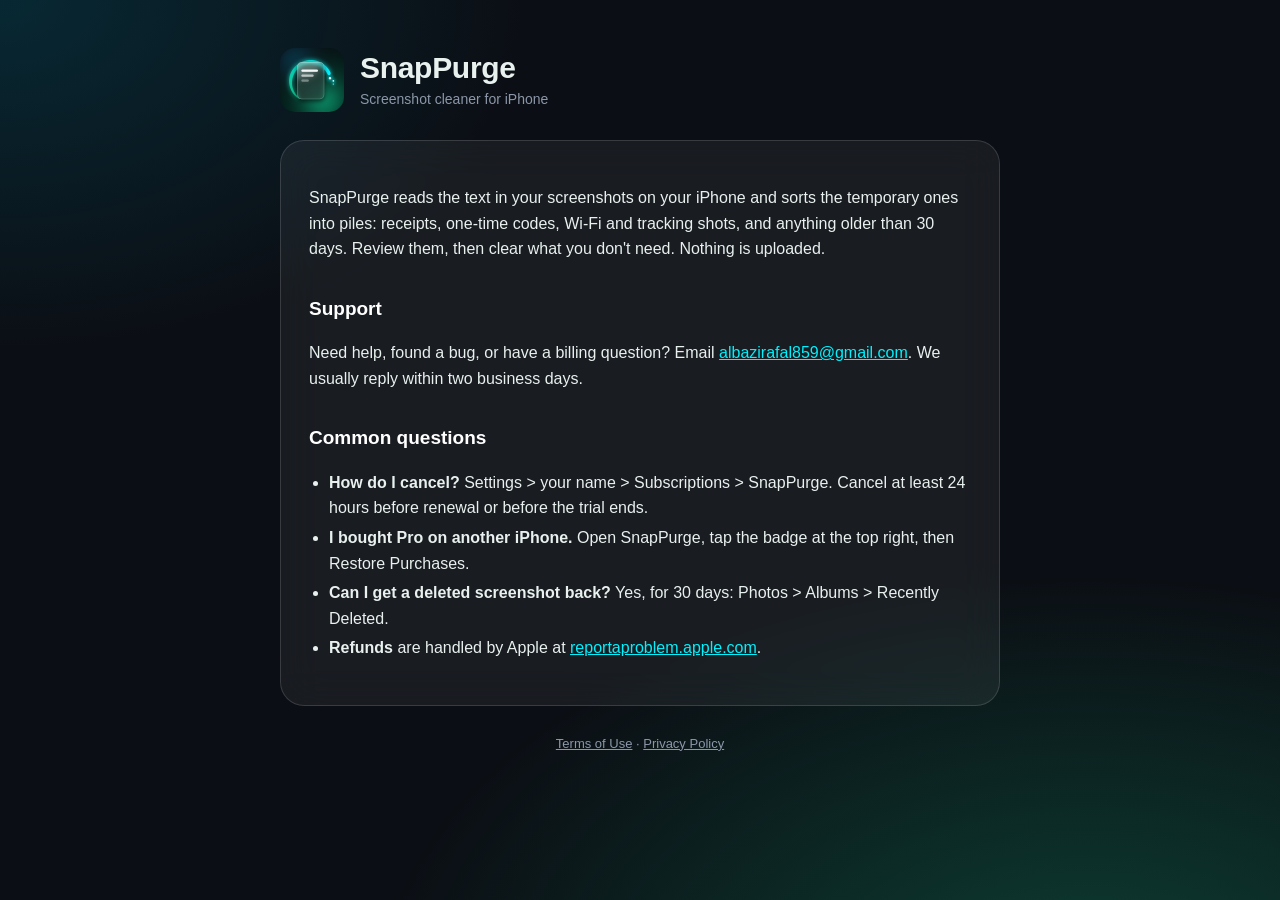
==== snappurge/index.html @ 82dddc2e "Publish Snap Purge privacy, terms, and support pages. Only the public legal and support site under s" ====
<!doctype html>
<html lang="en">
<head>
<meta charset="utf-8">
<meta name="viewport" content="width=device-width,initial-scale=1">
<title>SnapPurge · Screenshot cleaner for iPhone</title>
<meta name="description" content="SnapPurge finds receipts, one-time codes and old screenshots on your iPhone and clears them. Read on device, nothing uploaded.">
<link rel="stylesheet" href="style.css">
</head>
<body>
<main>
<header>
  <img src="icon.png" alt="SnapPurge icon">
  <div><h1>SnapPurge</h1><p class="sub">Screenshot cleaner for iPhone</p></div>
</header>
<div class="card">
<p>SnapPurge reads the text in your screenshots on your iPhone and sorts the temporary ones into piles: receipts, one-time codes, Wi-Fi and tracking shots, and anything older than 30 days. Review them, then clear what you don't need. Nothing is uploaded.</p>
<h2>Support</h2>
<p>Need help, found a bug, or have a billing question? Email <a href="mailto:albazirafal859@gmail.com">albazirafal859@gmail.com</a>. We usually reply within two business days.</p>
<h2>Common questions</h2>
<ul>
  <li><strong>How do I cancel?</strong> Settings &gt; your name &gt; Subscriptions &gt; SnapPurge. Cancel at least 24 hours before renewal or before the trial ends.</li>
  <li><strong>I bought Pro on another iPhone.</strong> Open SnapPurge, tap the badge at the top right, then Restore Purchases.</li>
  <li><strong>Can I get a deleted screenshot back?</strong> Yes, for 30 days: Photos &gt; Albums &gt; Recently Deleted.</li>
  <li><strong>Refunds</strong> are handled by Apple at <a href="https://reportaproblem.apple.com">reportaproblem.apple.com</a>.</li>
</ul>
</div>
<footer><a href="terms.html">Terms of Use</a> · <a href="privacy.html">Privacy Policy</a></footer>
</main>
</body>
</html>
---- snappurge/style.css ----
:root { --bg:#0b0e14; --card:rgba(255,255,255,.06); --line:rgba(255,255,255,.14); --text:#e8f1ee; --muted:#8b97a8; --emerald:#10b981; --cyan:#00f2fe; }
* { box-sizing:border-box; }
body { margin:0; font:16px/1.6 -apple-system,BlinkMacSystemFont,"SF Pro Text","Segoe UI",Roboto,sans-serif; color:var(--text);
  background:radial-gradient(1200px 700px at 85% 110%,rgba(16,185,129,.28),transparent 60%),radial-gradient(900px 600px at 0% 0%,rgba(0,90,110,.35),transparent 60%),var(--bg); min-height:100vh; }
main { max-width:760px; margin:0 auto; padding:48px 20px 64px; }
header { display:flex; align-items:center; gap:16px; margin-bottom:28px; }
header img { width:64px; height:64px; border-radius:15px; }
header a { color:inherit; text-decoration:none; }
h1 { font-size:30px; line-height:1.2; margin:0; letter-spacing:-.01em; }
h2 { font-size:19px; margin:32px 0 8px; color:#fff; }
.sub { color:var(--muted); margin:2px 0 0; font-size:14px; }
.card { background:var(--card); border:1px solid var(--line); border-radius:24px; padding:28px; backdrop-filter:blur(20px); -webkit-backdrop-filter:blur(20px); }
a { color:var(--cyan); }
.pill { display:inline-block; padding:2px 10px; border-radius:999px; background:rgba(16,185,129,.16); border:1px solid rgba(16,185,129,.5); color:var(--emerald); font-size:13px; font-weight:600; }
ul { padding-left:20px; }
li { margin:4px 0; }
footer { margin-top:28px; color:var(--muted); font-size:13px; text-align:center; }
footer a { color:var(--muted); }
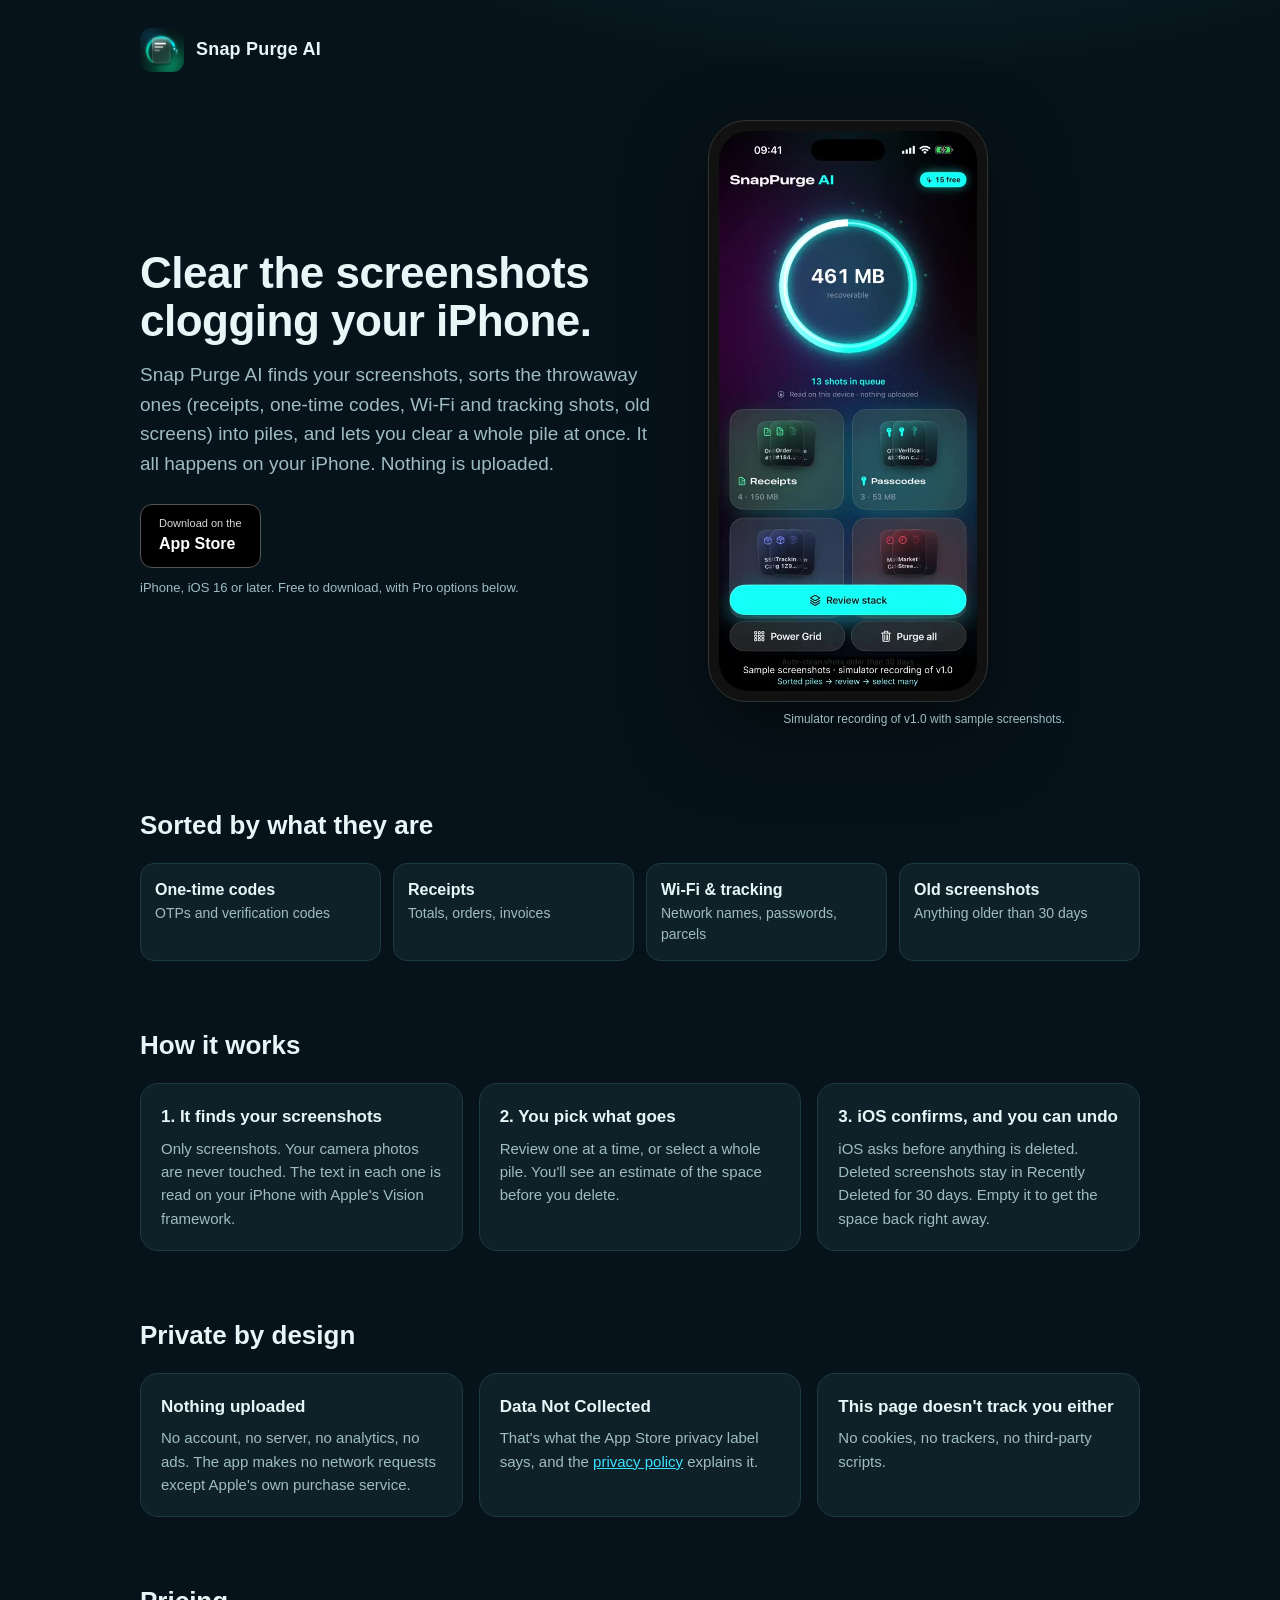
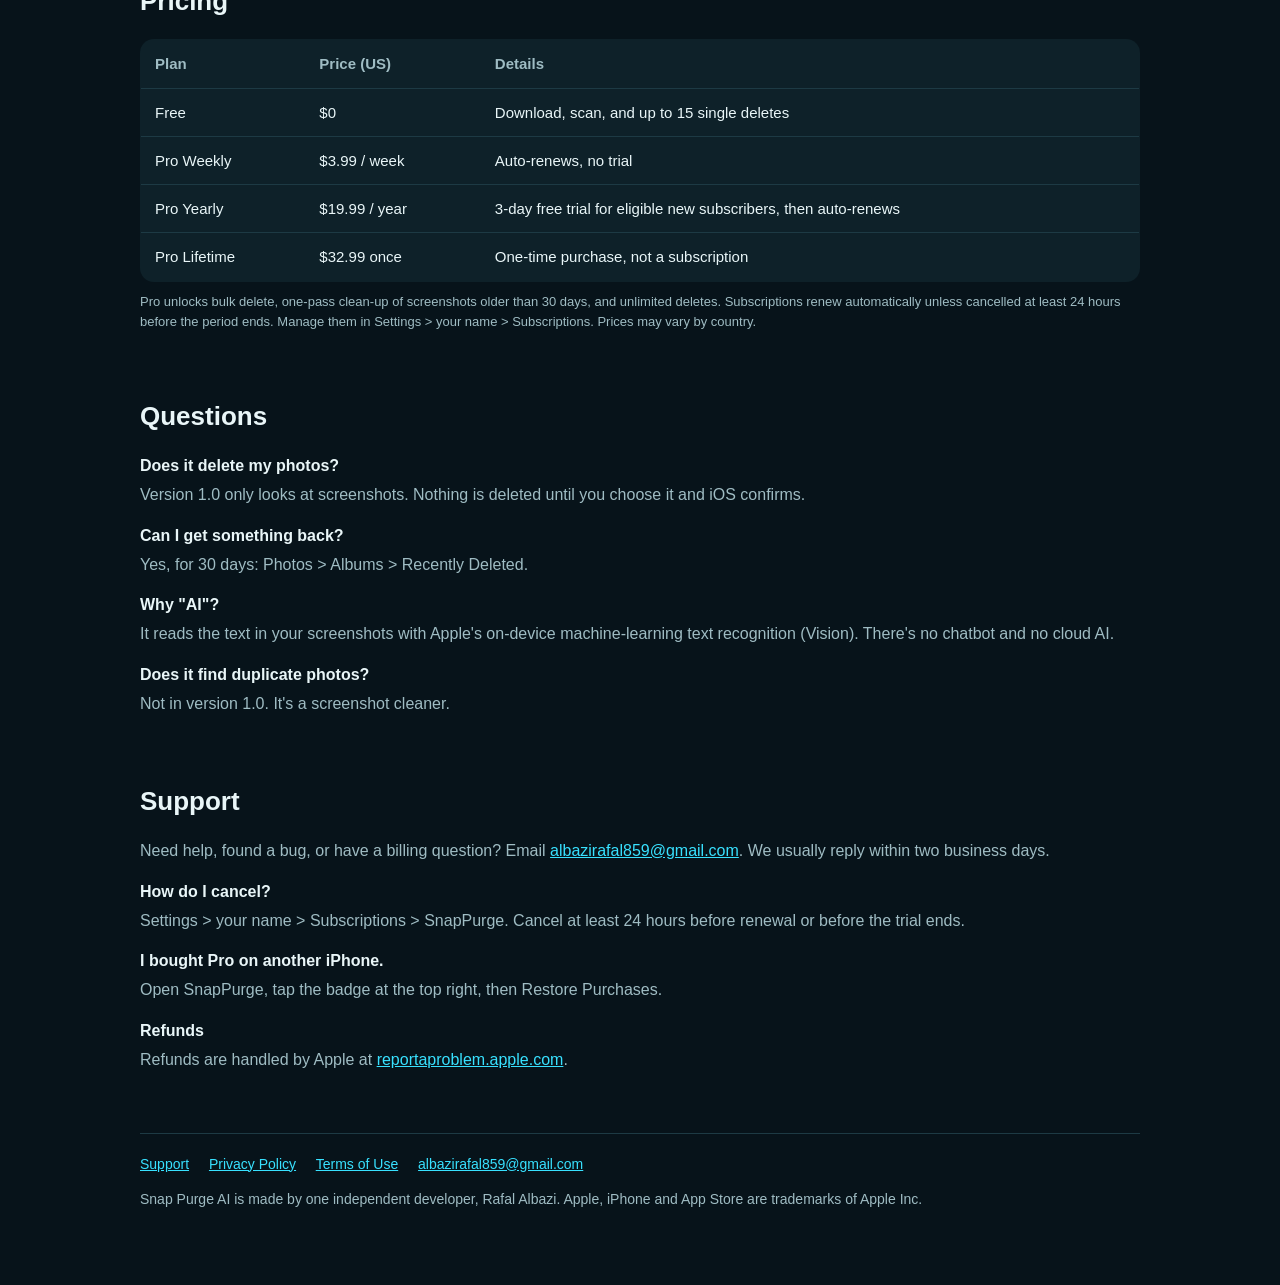
==== commit 959d309b: "Snap Purge AI launch page: new landing with demo video, keep support, privacy and terms" ====
--- a/snappurge/index.html
+++ b/snappurge/index.html
@@ -2,30 +2,127 @@
 <html lang="en">
 <head>
 <meta charset="utf-8">
-<meta name="viewport" content="width=device-width,initial-scale=1">
-<title>SnapPurge · Screenshot cleaner for iPhone</title>
-<meta name="description" content="SnapPurge finds receipts, one-time codes and old screenshots on your iPhone and clears them. Read on device, nothing uploaded.">
-<link rel="stylesheet" href="style.css">
+<meta name="viewport" content="width=device-width, initial-scale=1">
+<title>Snap Purge AI: Screenshot cleaner for iPhone</title>
+<meta name="description" content="Snap Purge AI finds the screenshots clogging your iPhone, sorts receipts, one-time codes and Wi-Fi/tracking shots into piles, and lets you clear them in bulk. On-device. Nothing uploaded.">
+<meta name="referrer" content="no-referrer">
+<!-- No analytics, no trackers, no cookies, no external fonts or scripts. -->
+<link rel="icon" href="icon.png">
+<style>
+  :root{--bg:#07131a;--card:#0e2129;--line:#1d3a44;--txt:#e9f6f8;--mut:#9fbcc3;--cy:#38e1ff;--em:#2fe0a4}
+  *{box-sizing:border-box}
+  body{margin:0;background:radial-gradient(1200px 600px at 70% -10%,#0f3a45 0%,var(--bg) 60%);color:var(--txt);
+       font:16px/1.55 -apple-system,BlinkMacSystemFont,"SF Pro Text","Segoe UI",Roboto,Helvetica,Arial,sans-serif}
+  a{color:var(--cy)}
+  .wrap{max-width:1040px;margin:0 auto;padding:28px 20px 60px}
+  header{display:flex;align-items:center;gap:12px}
+  header img{width:44px;height:44px;border-radius:11px}
+  header b{font-size:18px;letter-spacing:.2px}
+  .hero{display:grid;grid-template-columns:1.1fr .9fr;gap:40px;align-items:center;margin-top:48px}
+  h1{font-size:44px;line-height:1.08;margin:0 0 16px;letter-spacing:-.5px}
+  .lead{font-size:19px;color:var(--mut);margin:0 0 26px}
+  .badge{display:inline-flex;align-items:center;gap:10px;background:#000;color:#fff;text-decoration:none;
+         border:1px solid #555;border-radius:12px;padding:10px 18px;font-weight:600}
+  .badge small{display:block;font-size:11px;font-weight:400;opacity:.85}
+  .note{font-size:13px;color:var(--mut);margin-top:10px}
+  .phone{justify-self:center;width:280px;border-radius:38px;padding:10px;background:#111;border:1px solid #333;box-shadow:0 30px 80px rgba(0,0,0,.5)}
+  .phone video{width:100%;border-radius:30px;display:block}
+  .cap{font-size:12px;color:var(--mut);text-align:center;margin-top:8px}
+  h2{font-size:26px;margin:64px 0 18px}
+  .grid{display:grid;grid-template-columns:repeat(3,1fr);gap:16px}
+  .card{background:var(--card);border:1px solid var(--line);border-radius:18px;padding:20px}
+  .card h3{margin:0 0 6px;font-size:17px}
+  .card p{margin:0;color:var(--mut);font-size:15px}
+  ul.piles{list-style:none;padding:0;margin:0;display:grid;grid-template-columns:repeat(4,1fr);gap:12px}
+  ul.piles li{background:var(--card);border:1px solid var(--line);border-radius:14px;padding:14px;font-weight:600}
+  ul.piles li span{display:block;font-weight:400;color:var(--mut);font-size:14px}
+  table{width:100%;border-collapse:collapse;background:var(--card);border:1px solid var(--line);border-radius:14px;overflow:hidden}
+  td,th{padding:12px 14px;border-bottom:1px solid var(--line);text-align:left;font-size:15px}
+  th{color:var(--mut);font-weight:600}
+  .faq p{margin:4px 0 16px;color:var(--mut)}
+  footer{margin-top:60px;padding-top:20px;border-top:1px solid var(--line);color:var(--mut);font-size:14px}
+  footer a{margin-right:16px}
+  @media(max-width:820px){.hero{grid-template-columns:1fr}.grid{grid-template-columns:1fr}ul.piles{grid-template-columns:1fr 1fr}h1{font-size:34px}}
+</style>
 </head>
 <body>
-<main>
-<header>
-  <img src="icon.png" alt="SnapPurge icon">
-  <div><h1>SnapPurge</h1><p class="sub">Screenshot cleaner for iPhone</p></div>
-</header>
-<div class="card">
-<p>SnapPurge reads the text in your screenshots on your iPhone and sorts the temporary ones into piles: receipts, one-time codes, Wi-Fi and tracking shots, and anything older than 30 days. Review them, then clear what you don't need. Nothing is uploaded.</p>
-<h2>Support</h2>
-<p>Need help, found a bug, or have a billing question? Email <a href="mailto:albazirafal859@gmail.com">albazirafal859@gmail.com</a>. We usually reply within two business days.</p>
-<h2>Common questions</h2>
-<ul>
-  <li><strong>How do I cancel?</strong> Settings &gt; your name &gt; Subscriptions &gt; SnapPurge. Cancel at least 24 hours before renewal or before the trial ends.</li>
-  <li><strong>I bought Pro on another iPhone.</strong> Open SnapPurge, tap the badge at the top right, then Restore Purchases.</li>
-  <li><strong>Can I get a deleted screenshot back?</strong> Yes, for 30 days: Photos &gt; Albums &gt; Recently Deleted.</li>
-  <li><strong>Refunds</strong> are handled by Apple at <a href="https://reportaproblem.apple.com">reportaproblem.apple.com</a>.</li>
-</ul>
+<div class="wrap">
+  <header><img src="icon.png" alt=""><b>Snap Purge AI</b></header>
+
+  <section class="hero">
+    <div>
+      <h1>Clear the screenshots clogging your iPhone.</h1>
+      <p class="lead">Snap Purge AI finds your screenshots, sorts the throwaway ones (receipts, one-time codes, Wi-Fi and tracking shots, old screens) into piles, and lets you clear a whole pile at once. It all happens on your iPhone. Nothing is uploaded.</p>
+      <!-- App Store badge placeholder: swap in Apple's official "Download on the App Store" badge artwork (from Apple's marketing resources) once the app is live. -->
+      <a class="badge" href="https://apps.apple.com/app/id6820181099" rel="noopener">
+        <span><small>Download on the</small>App Store</span>
+      </a>
+      <p class="note">iPhone, iOS 16 or later. Free to download, with Pro options below.</p>
+    </div>
+    <div>
+      <div class="phone">
+        <video src="demo.mp4" poster="demo-poster.jpg" autoplay muted loop playsinline preload="metadata"
+               aria-label="Screen recording: piles dashboard, one-card review, and selecting several screenshots"></video>
+      </div>
+      <p class="cap">Simulator recording of v1.0 with sample screenshots.</p>
+    </div>
+  </section>
+
+  <h2>Sorted by what they are</h2>
+  <ul class="piles">
+    <li>One-time codes<span>OTPs and verification codes</span></li>
+    <li>Receipts<span>Totals, orders, invoices</span></li>
+    <li>Wi-Fi &amp; tracking<span>Network names, passwords, parcels</span></li>
+    <li>Old screenshots<span>Anything older than 30 days</span></li>
+  </ul>
+
+  <h2>How it works</h2>
+  <div class="grid">
+    <div class="card"><h3>1. It finds your screenshots</h3><p>Only screenshots. Your camera photos are never touched. The text in each one is read on your iPhone with Apple's Vision framework.</p></div>
+    <div class="card"><h3>2. You pick what goes</h3><p>Review one at a time, or select a whole pile. You'll see an estimate of the space before you delete.</p></div>
+    <div class="card"><h3>3. iOS confirms, and you can undo</h3><p>iOS asks before anything is deleted. Deleted screenshots stay in Recently Deleted for 30 days. Empty it to get the space back right away.</p></div>
+  </div>
+
+  <h2>Private by design</h2>
+  <div class="grid">
+    <div class="card"><h3>Nothing uploaded</h3><p>No account, no server, no analytics, no ads. The app makes no network requests except Apple's own purchase service.</p></div>
+    <div class="card"><h3>Data Not Collected</h3><p>That's what the App Store privacy label says, and the <a href="privacy.html">privacy policy</a> explains it.</p></div>
+    <div class="card"><h3>This page doesn't track you either</h3><p>No cookies, no trackers, no third-party scripts.</p></div>
+  </div>
+
+  <h2>Pricing</h2>
+  <table>
+    <tr><th>Plan</th><th>Price (US)</th><th>Details</th></tr>
+    <tr><td>Free</td><td>$0</td><td>Download, scan, and up to 15 single deletes</td></tr>
+    <tr><td>Pro Weekly</td><td>$3.99 / week</td><td>Auto-renews, no trial</td></tr>
+    <tr><td>Pro Yearly</td><td>$19.99 / year</td><td>3-day free trial for eligible new subscribers, then auto-renews</td></tr>
+    <tr><td>Pro Lifetime</td><td>$32.99 once</td><td>One-time purchase, not a subscription</td></tr>
+  </table>
+  <p class="note">Pro unlocks bulk delete, one-pass clean-up of screenshots older than 30 days, and unlimited deletes. Subscriptions renew automatically unless cancelled at least 24 hours before the period ends. Manage them in Settings &gt; your name &gt; Subscriptions. Prices may vary by country.</p>
+
+  <h2>Questions</h2>
+  <div class="faq">
+    <b>Does it delete my photos?</b><p>Version 1.0 only looks at screenshots. Nothing is deleted until you choose it and iOS confirms.</p>
+    <b>Can I get something back?</b><p>Yes, for 30 days: Photos &gt; Albums &gt; Recently Deleted.</p>
+    <b>Why "AI"?</b><p>It reads the text in your screenshots with Apple's on-device machine-learning text recognition (Vision). There's no chatbot and no cloud AI.</p>
+    <b>Does it find duplicate photos?</b><p>Not in version 1.0. It's a screenshot cleaner.</p>
+  </div>
+
+  <h2 id="support">Support</h2>
+  <div class="faq">
+    <p>Need help, found a bug, or have a billing question? Email <a href="mailto:albazirafal859@gmail.com">albazirafal859@gmail.com</a>. We usually reply within two business days.</p>
+    <b>How do I cancel?</b><p>Settings &gt; your name &gt; Subscriptions &gt; SnapPurge. Cancel at least 24 hours before renewal or before the trial ends.</p>
+    <b>I bought Pro on another iPhone.</b><p>Open SnapPurge, tap the badge at the top right, then Restore Purchases.</p>
+    <b>Refunds</b><p>Refunds are handled by Apple at <a href="https://reportaproblem.apple.com">reportaproblem.apple.com</a>.</p>
+  </div>
+
+  <footer>
+    <a href="#support">Support</a>
+    <a href="privacy.html">Privacy Policy</a>
+    <a href="terms.html">Terms of Use</a>
+    <a href="mailto:albazirafal859@gmail.com">albazirafal859@gmail.com</a>
+    <p>Snap Purge AI is made by one independent developer, Rafal Albazi. Apple, iPhone and App Store are trademarks of Apple Inc.</p>
+  </footer>
 </div>
-<footer><a href="terms.html">Terms of Use</a> · <a href="privacy.html">Privacy Policy</a></footer>
-</main>
 </body>
 </html>
